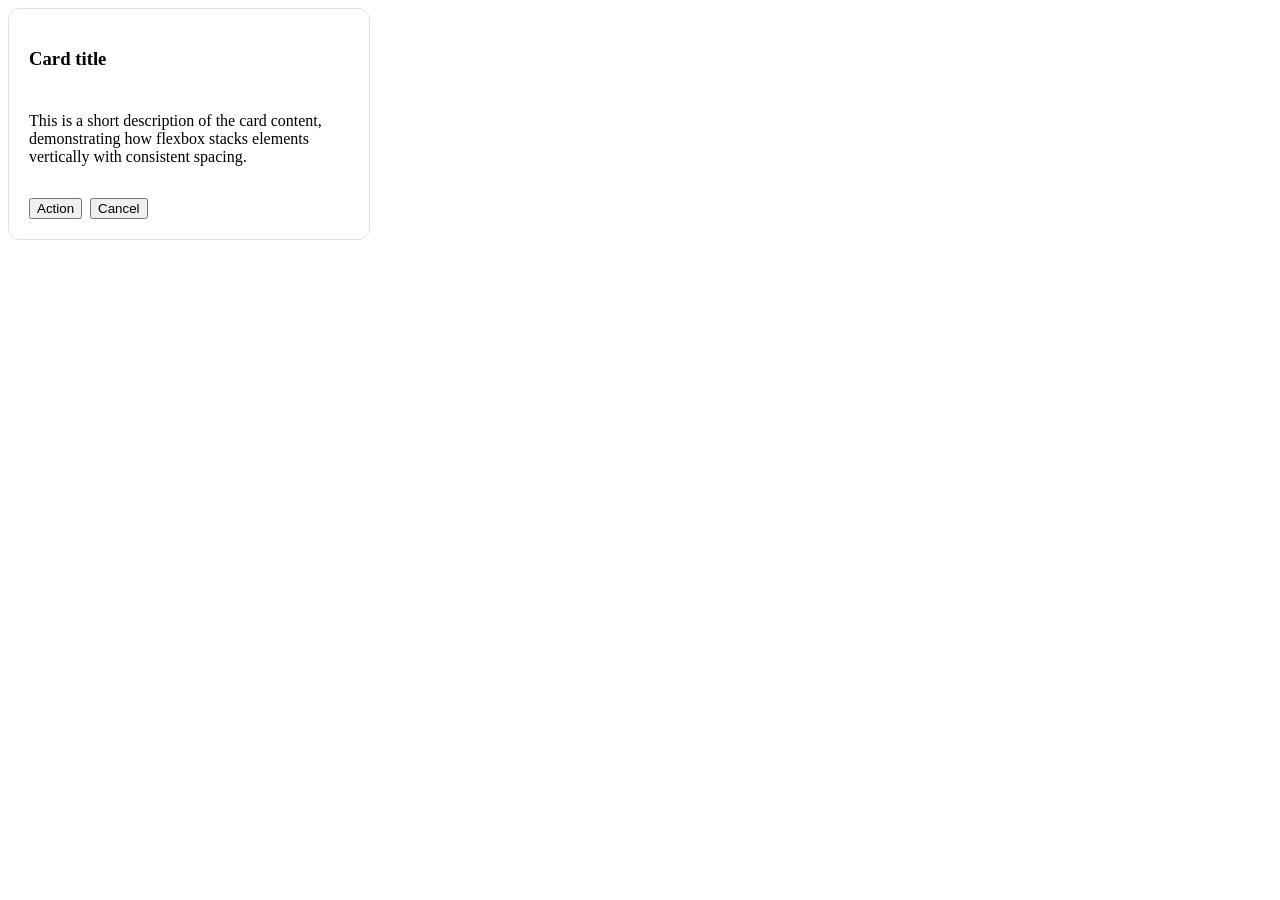
==== CSS/Flex-Box/index.html @ cb6d4bc9 "Create Fldders" ====
<!DOCTYPE html>
<html lang="en">
<head>
    <meta charset="UTF-8">
    <meta name="viewport" content="width=device-width, initial-scale=1.0">
    <title>Flex Box</title>
    <link rel="stylesheet" href="styles.css">
</head>
<body>

<div class="card">
  <h3>Card title</h3>
  <p>This is a short description of the card content, demonstrating how flexbox stacks elements vertically with consistent spacing.</p>
  <div class="card-actions">
    <button>Action</button>
    <button>Cancel</button>
  </div>
</div>



</body>
</html>
---- CSS/Flex-Box/styles.css ----
/* écris ton css ici */ 

.card {
  display: flex;
  flex-direction: column;
  gap: 8px;
  background: #fff;
  border: 1px solid #e0e0e0;
  border-radius: 12px;
  padding: 1.25rem;
  max-width: 320px;
}

.card-actions {
  display: flex;
  gap: 8px;
  margin-top: 8px;
}
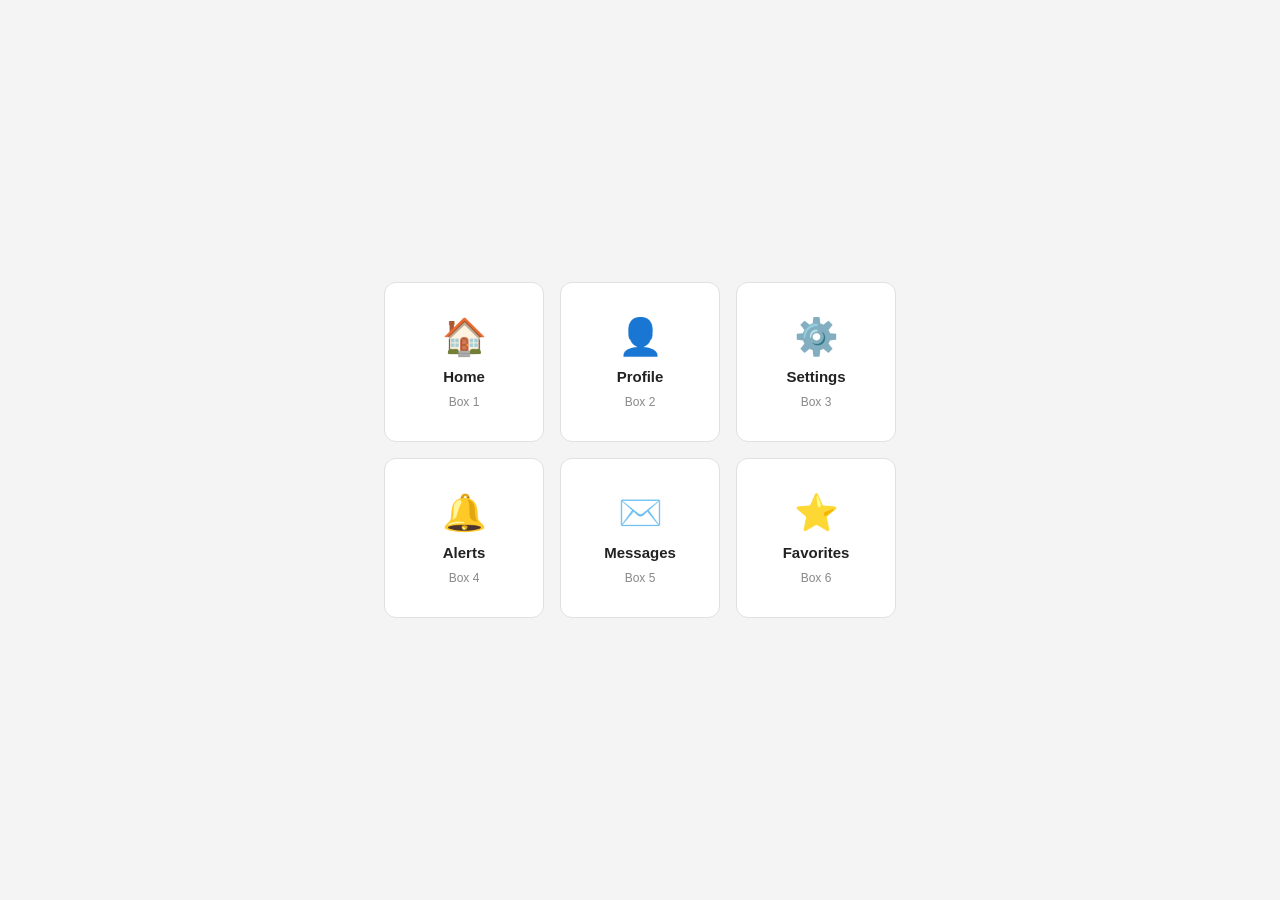
==== commit 343cc29b: "Add Flex Box Course" ====
--- a/CSS/Flex-Box/index.html
+++ b/CSS/Flex-Box/index.html
@@ -1,23 +1,52 @@
 <!DOCTYPE html>
-<html lang="en">
+<html lang="fr">
 <head>
-    <meta charset="UTF-8">
-    <meta name="viewport" content="width=device-width, initial-scale=1.0">
-    <title>Flex Box</title>
-    <link rel="stylesheet" href="styles.css">
+  <meta charset="UTF-8" />
+  <meta name="viewport" content="width=device-width, initial-scale=1.0" />
+  <title>6 Boxes — Flexbox</title>
+  <link rel="stylesheet" href="style.css">
 </head>
 <body>
 
-<div class="card">
-  <h3>Card title</h3>
-  <p>This is a short description of the card content, demonstrating how flexbox stacks elements vertically with consistent spacing.</p>
-  <div class="card-actions">
-    <button>Action</button>
-    <button>Cancel</button>
+  <div class="flex-container">
+
+    <div class="box box-1">
+      <span class="box-icon">🏠</span>
+      <p class="box-title">Home</p>
+      <p class="box-number">Box 1</p>
+    </div>
+
+    <div class="box box-2">
+      <span class="box-icon">👤</span>
+      <p class="box-title">Profile</p>
+      <p class="box-number">Box 2</p>
+    </div>
+
+    <div class="box box-3">
+      <span class="box-icon">⚙️</span>
+      <p class="box-title">Settings</p>
+      <p class="box-number">Box 3</p>
+    </div>
+
+    <div class="box box-4">
+      <span class="box-icon">🔔</span>
+      <p class="box-title">Alerts</p>
+      <p class="box-number">Box 4</p>
+    </div>
+
+    <div class="box box-5">
+      <span class="box-icon">✉️</span>
+      <p class="box-title">Messages</p>
+      <p class="box-number">Box 5</p>
+    </div>
+
+    <div class="box box-6">
+      <span class="box-icon">⭐</span>
+      <p class="box-title">Favorites</p>
+      <p class="box-number">Box 6</p>
+    </div>
+
   </div>
-</div>
-
-
 
 </body>
 </html>
--- a/CSS/Flex-Box/style.css
+++ b/CSS/Flex-Box/style.css
@@ -0,0 +1,69 @@
+  /* ── Reset ── */
+    * {
+      margin: 0;
+      padding: 0;
+      box-sizing: border-box;
+    }
+
+    body {
+      font-family: Arial, sans-serif;
+      background-color: #f4f4f4;
+      min-height: 100vh;
+      display: flex;
+      align-items: center;
+      justify-content: center;
+    }
+
+    /* ── Flex container ── */
+    .flex-container {
+      display: flex;
+      flex-wrap: wrap;
+      gap: 16px;
+      justify-content: center;
+      padding: 32px;
+      max-width: 600px;
+    }
+
+    /* ── Each box ── */
+    .box {
+      display: flex;
+      flex-direction: column;
+      align-items: center;
+      justify-content: center;
+      gap: 10px;
+      width: 160px;
+      height: 160px;
+      background-color: #ffffff;
+      border: 1px solid #e0e0e0;
+      border-radius: 12px;
+      transition: box-shadow 0.2s, border-color 0.2s;
+      cursor: default;
+    }
+
+    .box:hover {
+      box-shadow: 0 4px 16px rgba(0, 0, 0, 0.08);
+      border-color: #bdbdbd;
+    }
+
+    .box-icon {
+      font-size: 36px;
+    }
+
+    .box-title {
+      font-size: 15px;
+      font-weight: bold;
+      color: #222;
+    }
+
+    .box-number {
+      font-size: 12px;
+      color: #888;
+    }
+
+    /* ── Colors per box ── */
+    .box-1 .box-icon { color: #185FA5; }
+    .box-2 .box-icon { color: #0F6E56; }
+    .box-3 .box-icon { color: #993556; }
+    .box-4 .box-icon { color: #B5650B; }
+    .box-5 .box-icon { color: #533489; }
+    .box-6 .box-icon { color: #A32D2D; }
